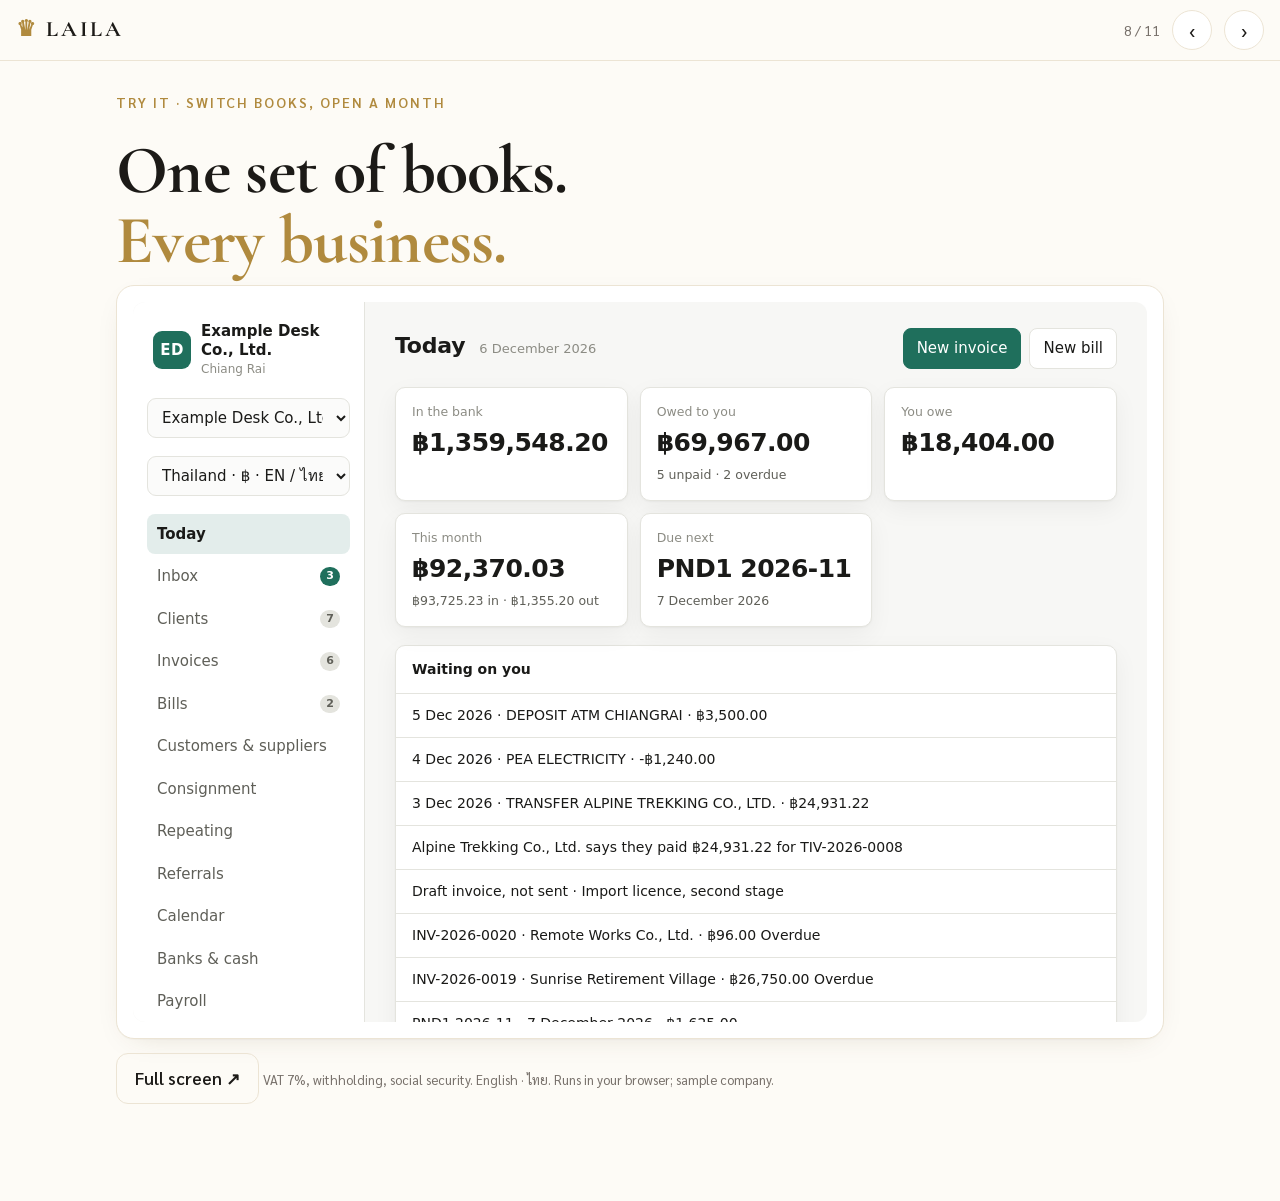
==== books/index.html @ ea5a22ff "Laila deck: ten working demos Co-Authored-By: Claude Opus 5.5 <noreply@anthropic.com>" ====
<!doctype html>
<html lang="en"><head>
<meta charset="utf-8"><meta name="viewport" content="width=device-width,initial-scale=1">
<title>One set of books · Laila</title>
<meta name="description" content="Books for many businesses in one place, English and Thai, Thai tax rules built in. A working demo.">
<meta property="og:title" content="One set of books · Laila"><meta property="og:image" content="https://nanobotco.github.io/laila/card.png">
<link rel="stylesheet" href="../deck.css">
</head><body>
<main>
<span class="try">Try it · switch books, open a month</span>
<h1>One set of books.<br><em>Every business.</em></h1>
<div class="panel noswipe"><iframe class="frame" style="height:720px" title="Books demo" src="app/"></iframe></div>
<p style="margin-top:14px"><a class="btn ghost" href="app/" target="_blank">Full screen ↗</a> <span class="small">VAT 7%, withholding, social security. English · ไทย. Runs in your browser; sample company.</span></p>
</main>
<script src="../deck.js"></script>
</body></html>
---- deck.css ----
@import url('https://fonts.googleapis.com/css2?family=Cormorant+Garamond:wght@500;700&family=Sarabun:wght@400;600&display=swap');
:root{--bg:#fdfbf6;--card:#fff;--ink:#1c1a17;--muted:#77706a;--gold:#b08a3e;--gold2:#e9dcc0;--line:#ece4d4;--green:#06c755;--teal:#1f8a70;--red:#e0603f;--gone:#c9c6c0;--display:'Cormorant Garamond',Georgia,serif;--body:-apple-system,'Sarabun','Helvetica Neue',Arial,sans-serif}
*{box-sizing:border-box}
html,body{margin:0;background:var(--bg);color:var(--ink);font-family:var(--body);font-size:17px;line-height:1.45}
a{color:inherit}
.bar{position:sticky;top:0;z-index:20;display:flex;align-items:center;gap:12px;padding:10px 16px;background:rgba(253,251,246,.94);backdrop-filter:blur(6px);border-bottom:1px solid var(--line)}
.bar .brand{font-family:var(--display);font-weight:700;font-size:22px;letter-spacing:.12em;text-decoration:none}
.bar .brand b{color:var(--gold)}
.bar .n{margin-left:auto;font-size:14px;color:var(--muted);font-variant-numeric:tabular-nums}
.bar .go{display:inline-grid;place-items:center;width:40px;height:40px;border-radius:50%;border:1px solid var(--line);background:var(--card);text-decoration:none;font-size:20px}
.bar .go[aria-disabled=true]{opacity:.3;pointer-events:none}
main{max-width:1080px;margin:0 auto;padding:28px 16px 80px}
h1{font-family:var(--display);font-weight:700;font-size:clamp(38px,7vw,68px);line-height:1.02;margin:6px 0 10px;letter-spacing:-.01em}
h1 em{font-style:normal;color:var(--gold)}
.try{display:inline-block;font-size:14px;letter-spacing:.14em;text-transform:uppercase;color:var(--gold);font-weight:600;margin-bottom:18px}
.sub{color:var(--muted);margin:0 0 22px;font-size:18px}
.grid2{display:grid;grid-template-columns:1fr 1fr;gap:22px;align-items:start}
@media (max-width:760px){.grid2{grid-template-columns:1fr}}
.panel{background:var(--card);border:1px solid var(--line);border-radius:18px;padding:16px;box-shadow:0 1px 0 rgba(0,0,0,.02),0 8px 30px -18px rgba(80,60,20,.25)}
.panel h2{font-size:14px;letter-spacing:.12em;text-transform:uppercase;color:var(--muted);margin:0 0 10px;font-weight:600}
.frame{width:100%;border:0;border-radius:12px;background:#fff;display:block}
.chips{display:flex;flex-wrap:wrap;gap:8px;margin:10px 0}
.chip{border:1px solid var(--gold2);background:#fffaf0;border-radius:999px;padding:8px 14px;font:inherit;font-size:15px;cursor:pointer}
.chip:hover,.chip.on{background:var(--gold);color:#fff;border-color:var(--gold)}
.btn{display:inline-flex;align-items:center;gap:8px;border:0;border-radius:12px;padding:12px 18px;font:inherit;font-weight:600;background:var(--ink);color:#fff;cursor:pointer;text-decoration:none}
.btn.gold{background:var(--gold)}
.btn.line{background:var(--green)}
.btn.ghost{background:transparent;color:var(--ink);border:1px solid var(--line)}
input[type=text],input[type=search],select,textarea{font:inherit;padding:12px 14px;border:1px solid var(--line);border-radius:12px;background:#fff;width:100%}
.small{font-size:13px;color:var(--muted)}
.mono{font-family:ui-monospace,Menlo,monospace;font-size:13px;white-space:pre-wrap;word-break:break-word;background:#faf7f0;border:1px solid var(--line);border-radius:10px;padding:12px;max-height:360px;overflow:auto;margin:0}
.tabs{display:flex;gap:6px;flex-wrap:wrap;margin-bottom:10px}
.tab{border:1px solid var(--line);background:#fff;border-radius:10px;padding:7px 12px;font:inherit;font-size:14px;cursor:pointer}
.tab.on{background:var(--ink);color:#fff;border-color:var(--ink)}
.foot{margin-top:40px;display:flex;justify-content:space-between;gap:12px;flex-wrap:wrap}
.hint{font-size:13px;color:var(--muted);text-align:center;margin-top:30px}
mark{background:#fff2c9;padding:0 3px;border-radius:4px}
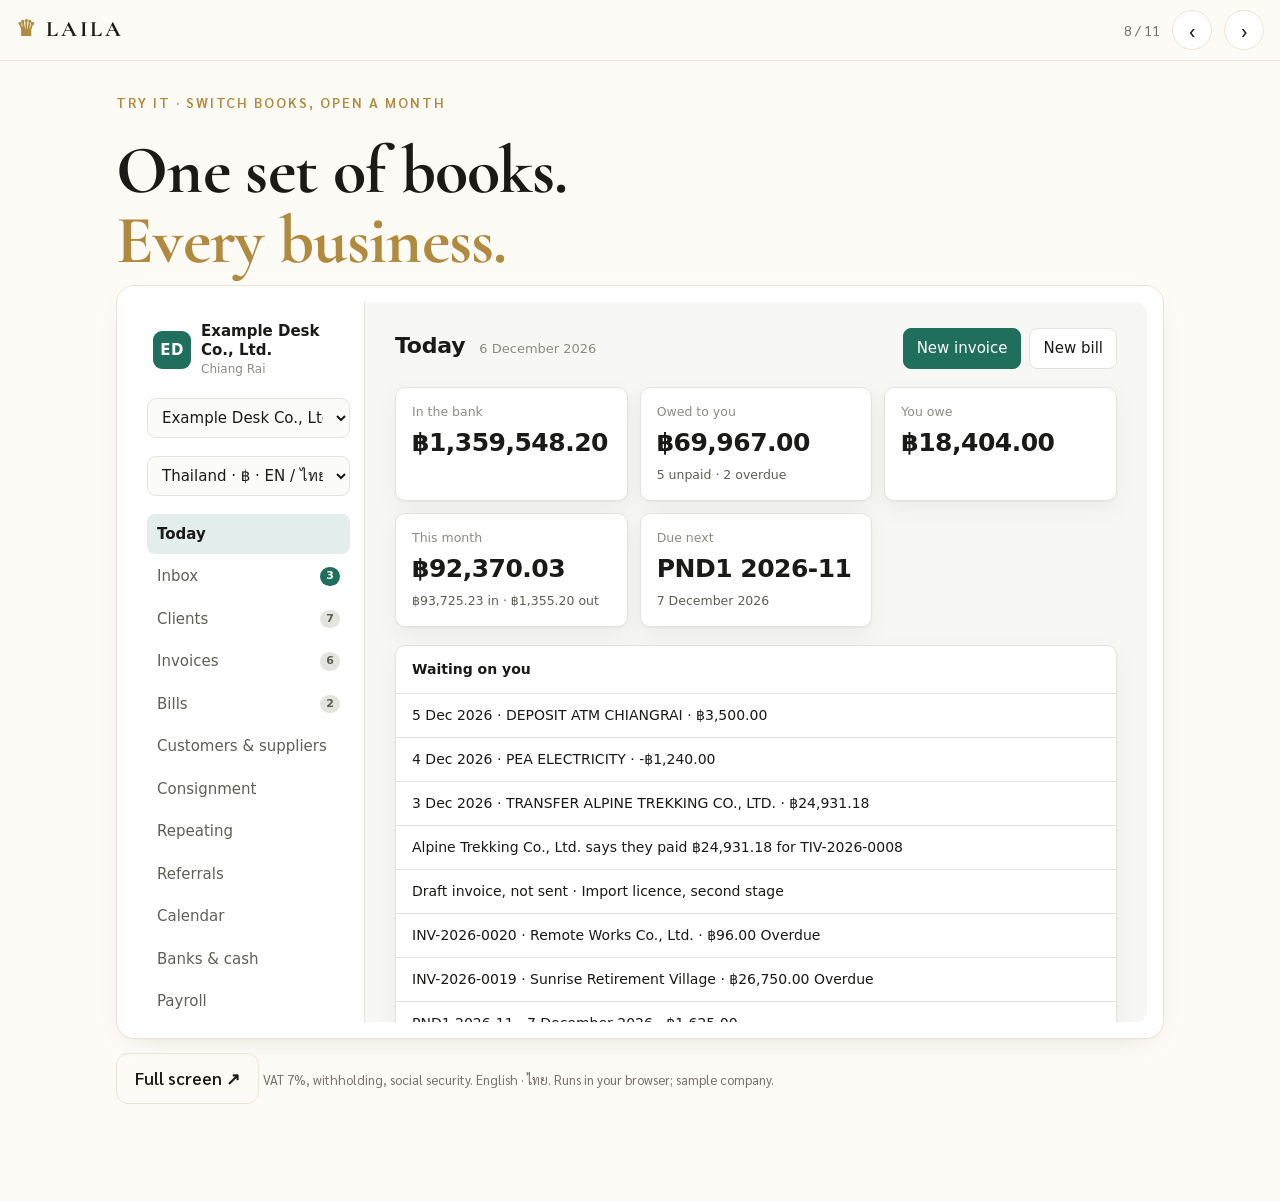
==== commit 7cef24a1: "Share image alt text on every page Co-Authored-By: Claude Opus 5.5 <noreply@anthropic.com>" ====
--- a/books/index.html
+++ b/books/index.html
@@ -3,7 +3,7 @@
 <meta charset="utf-8"><meta name="viewport" content="width=device-width,initial-scale=1">
 <title>One set of books · Laila</title>
 <meta name="description" content="Books for many businesses in one place, English and Thai, Thai tax rules built in. A working demo.">
-<meta property="og:title" content="One set of books · Laila"><meta property="og:image" content="https://nanobotco.github.io/laila/card.png">
+<meta property="og:title" content="One set of books · Laila"><meta property="og:image" content="https://nanobotco.github.io/laila/card.png"><meta property="og:image:alt" content="Laila. Twenty businesses. One LINE. Ten working demos from motdang.net">
 <link rel="stylesheet" href="../deck.css">
 </head><body>
 <main>
--- a/deck.css
+++ b/deck.css
@@ -15,6 +15,7 @@
 .try{display:inline-block;font-size:14px;letter-spacing:.14em;text-transform:uppercase;color:var(--gold);font-weight:600;margin-bottom:18px}
 .sub{color:var(--muted);margin:0 0 22px;font-size:18px}
 .grid2{display:grid;grid-template-columns:1fr 1fr;gap:22px;align-items:start}
+.grid2>*{min-width:0}
 @media (max-width:760px){.grid2{grid-template-columns:1fr}}
 .panel{background:var(--card);border:1px solid var(--line);border-radius:18px;padding:16px;box-shadow:0 1px 0 rgba(0,0,0,.02),0 8px 30px -18px rgba(80,60,20,.25)}
 .panel h2{font-size:14px;letter-spacing:.12em;text-transform:uppercase;color:var(--muted);margin:0 0 10px;font-weight:600}
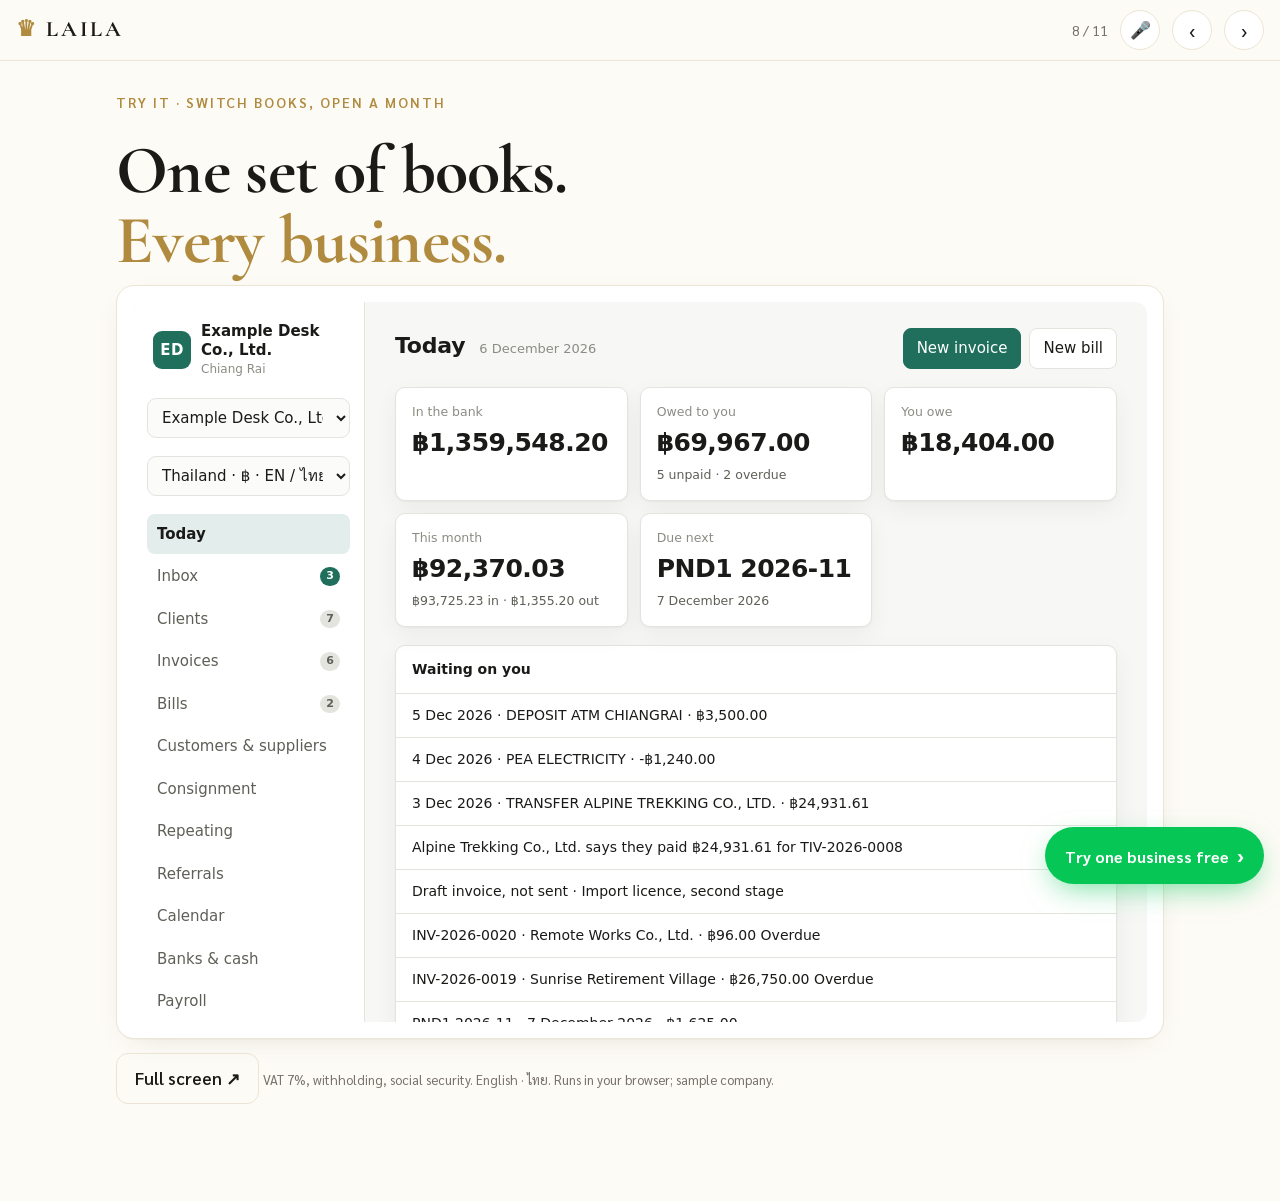
==== commit d0d34250: "Ask slide stands alone; versioned assets Co-Authored-By: Claude Opus 5.5 <noreply@anthropic.com>" ====
--- a/books/index.html
+++ b/books/index.html
@@ -4,7 +4,7 @@
 <title>One set of books · Laila</title>
 <meta name="description" content="Books for many businesses in one place, English and Thai, Thai tax rules built in. A working demo.">
 <meta property="og:title" content="One set of books · Laila"><meta property="og:image" content="https://nanobotco.github.io/laila/card.png"><meta property="og:image:alt" content="Laila. Twenty businesses. One LINE. Ten working demos from motdang.net">
-<link rel="stylesheet" href="../deck.css">
+<link rel="stylesheet" href="../deck.css?v=4">
 </head><body>
 <main>
 <span class="try">Try it · switch books, open a month</span>
@@ -12,5 +12,5 @@
 <div class="panel noswipe"><iframe class="frame" style="height:720px" title="Books demo" src="app/"></iframe></div>
 <p style="margin-top:14px"><a class="btn ghost" href="app/" target="_blank">Full screen ↗</a> <span class="small">VAT 7%, withholding, social security. English · ไทย. Runs in your browser; sample company.</span></p>
 </main>
-<script src="../deck.js"></script>
+<script src="../deck.js?v=4"></script>
 </body></html>
--- a/deck.css
+++ b/deck.css
@@ -36,3 +36,16 @@
 .foot{margin-top:40px;display:flex;justify-content:space-between;gap:12px;flex-wrap:wrap}
 .hint{font-size:13px;color:var(--muted);text-align:center;margin-top:30px}
 mark{background:#fff2c9;padding:0 3px;border-radius:4px}
+.bar .mic{cursor:pointer;font-size:17px}
+body.saying .bar .mic{background:var(--gold);border-color:var(--gold)}
+.cta{position:fixed;right:16px;bottom:16px;z-index:30;background:var(--green);color:#fff;text-decoration:none;font-weight:700;padding:14px 20px;border-radius:999px;box-shadow:0 10px 30px -8px rgba(6,199,85,.6);font-size:16px}
+.cta b{font-size:20px;margin-left:4px}
+.say{display:none;position:fixed;left:0;right:0;bottom:0;z-index:25;background:#1c1a17;color:#fff;padding:14px 16px 16px;box-shadow:0 -10px 30px -10px rgba(0,0,0,.4)}
+body.saying .say{display:block}
+body.saying main{padding-bottom:220px}
+body.saying .cta{bottom:auto;top:70px}
+.say-en{font-size:19px;font-weight:600;line-height:1.3;max-width:900px}
+.say-th{font-size:17px;color:#e9dcc0;margin-top:4px;max-width:900px}
+.say-tap{font-size:15px;color:#9fe3b6;margin-top:6px}
+.say-all{position:absolute;right:16px;top:12px;font-size:12px;color:#bbb}
+@media (max-width:600px){.say-all{position:static;display:inline-block;margin-top:6px}}
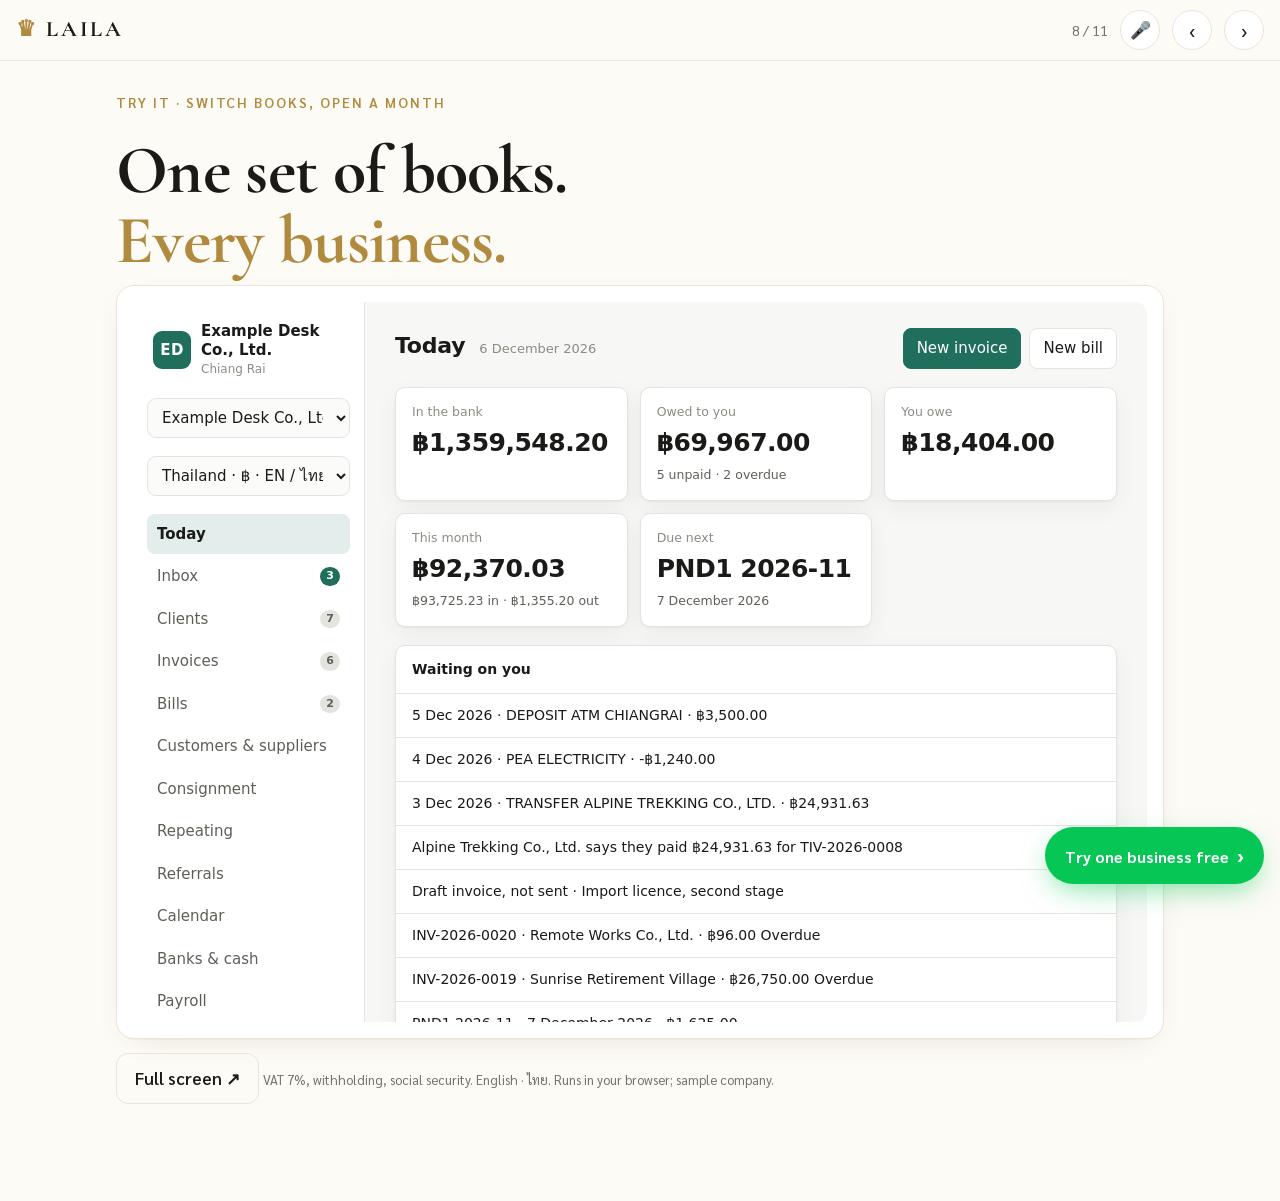
==== commit 45e75ef7: "Ask bar full width on phones Co-Authored-By: Claude Opus 5.5 <noreply@anthropic.com>" ====
--- a/books/index.html
+++ b/books/index.html
@@ -4,7 +4,7 @@
 <title>One set of books · Laila</title>
 <meta name="description" content="Books for many businesses in one place, English and Thai, Thai tax rules built in. A working demo.">
 <meta property="og:title" content="One set of books · Laila"><meta property="og:image" content="https://nanobotco.github.io/laila/card.png"><meta property="og:image:alt" content="Laila. Twenty businesses. One LINE. Ten working demos from motdang.net">
-<link rel="stylesheet" href="../deck.css?v=4">
+<link rel="stylesheet" href="../deck.css?v=5">
 </head><body>
 <main>
 <span class="try">Try it · switch books, open a month</span>
@@ -12,5 +12,5 @@
 <div class="panel noswipe"><iframe class="frame" style="height:720px" title="Books demo" src="app/"></iframe></div>
 <p style="margin-top:14px"><a class="btn ghost" href="app/" target="_blank">Full screen ↗</a> <span class="small">VAT 7%, withholding, social security. English · ไทย. Runs in your browser; sample company.</span></p>
 </main>
-<script src="../deck.js?v=4"></script>
+<script src="../deck.js?v=5"></script>
 </body></html>
--- a/deck.css
+++ b/deck.css
@@ -49,3 +49,4 @@
 .say-tap{font-size:15px;color:#9fe3b6;margin-top:6px}
 .say-all{position:absolute;right:16px;top:12px;font-size:12px;color:#bbb}
 @media (max-width:600px){.say-all{position:static;display:inline-block;margin-top:6px}}
+@media (max-width:700px){.cta{left:16px;right:16px;bottom:12px;text-align:center}main{padding-bottom:110px}body.saying .cta{display:none}}
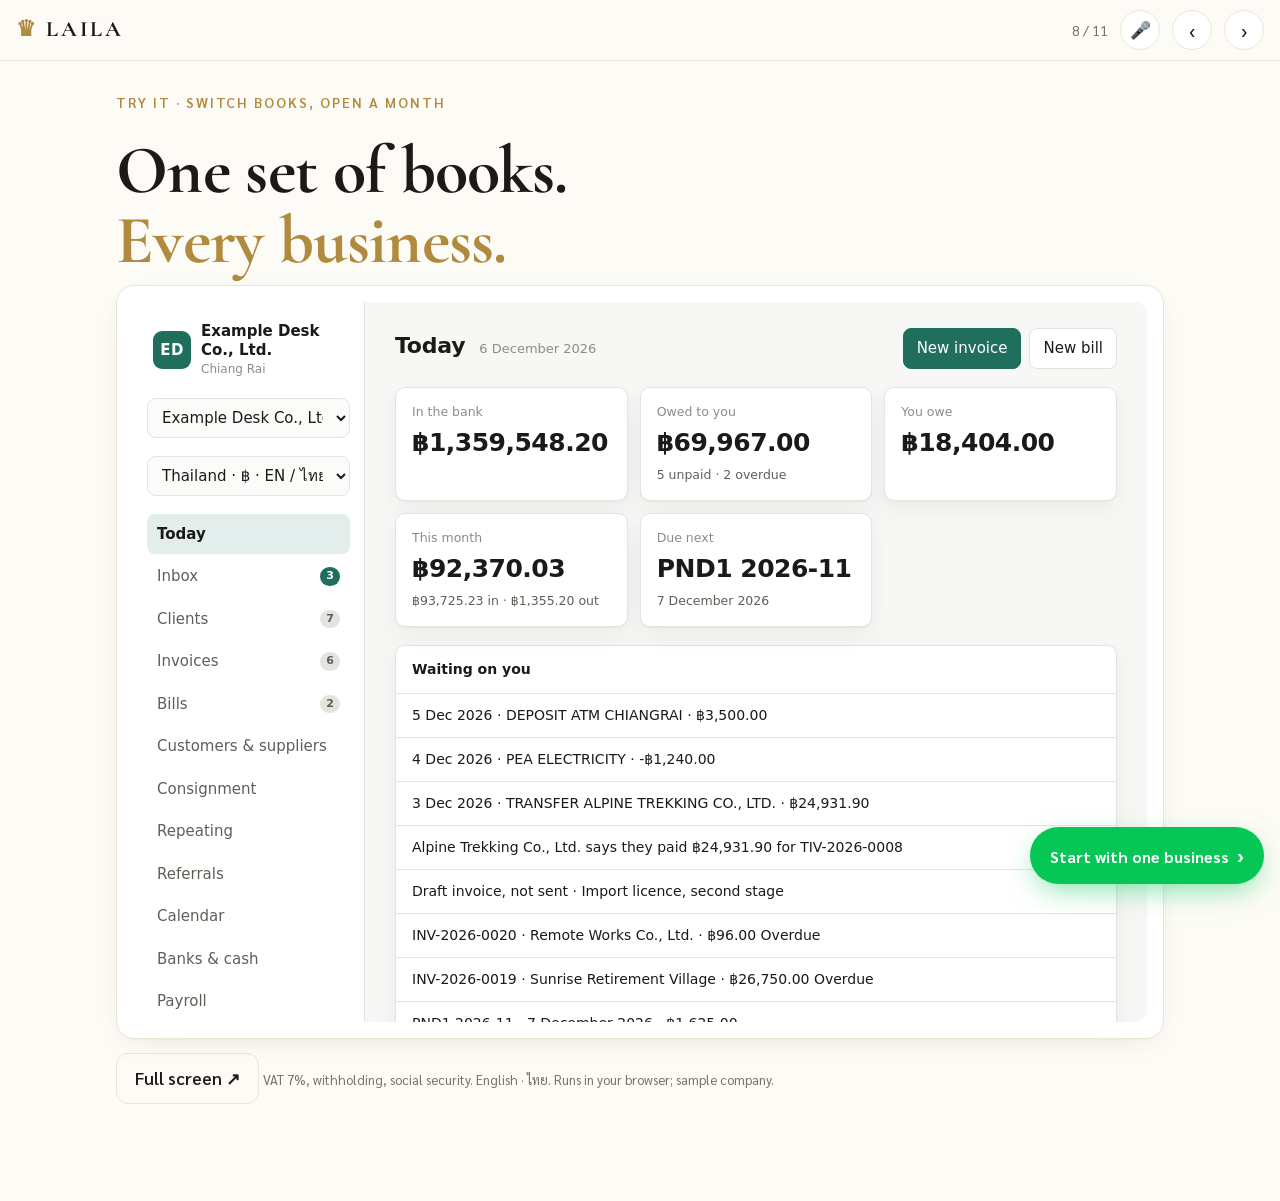
==== commit bb1ae499: "First business ฿20,000 for its month, not free Co-Authored-By: Claude Opus 5.5 <noreply@anthropic.co" ====
--- a/books/index.html
+++ b/books/index.html
@@ -4,7 +4,7 @@
 <title>One set of books · Laila</title>
 <meta name="description" content="Books for many businesses in one place, English and Thai, Thai tax rules built in. A working demo.">
 <meta property="og:title" content="One set of books · Laila"><meta property="og:image" content="https://nanobotco.github.io/laila/card.png"><meta property="og:image:alt" content="Laila. Twenty businesses. One LINE. Ten working demos from motdang.net">
-<link rel="stylesheet" href="../deck.css?v=5">
+<link rel="stylesheet" href="../deck.css?v=6">
 </head><body>
 <main>
 <span class="try">Try it · switch books, open a month</span>
@@ -12,5 +12,5 @@
 <div class="panel noswipe"><iframe class="frame" style="height:720px" title="Books demo" src="app/"></iframe></div>
 <p style="margin-top:14px"><a class="btn ghost" href="app/" target="_blank">Full screen ↗</a> <span class="small">VAT 7%, withholding, social security. English · ไทย. Runs in your browser; sample company.</span></p>
 </main>
-<script src="../deck.js?v=5"></script>
+<script src="../deck.js?v=6"></script>
 </body></html>
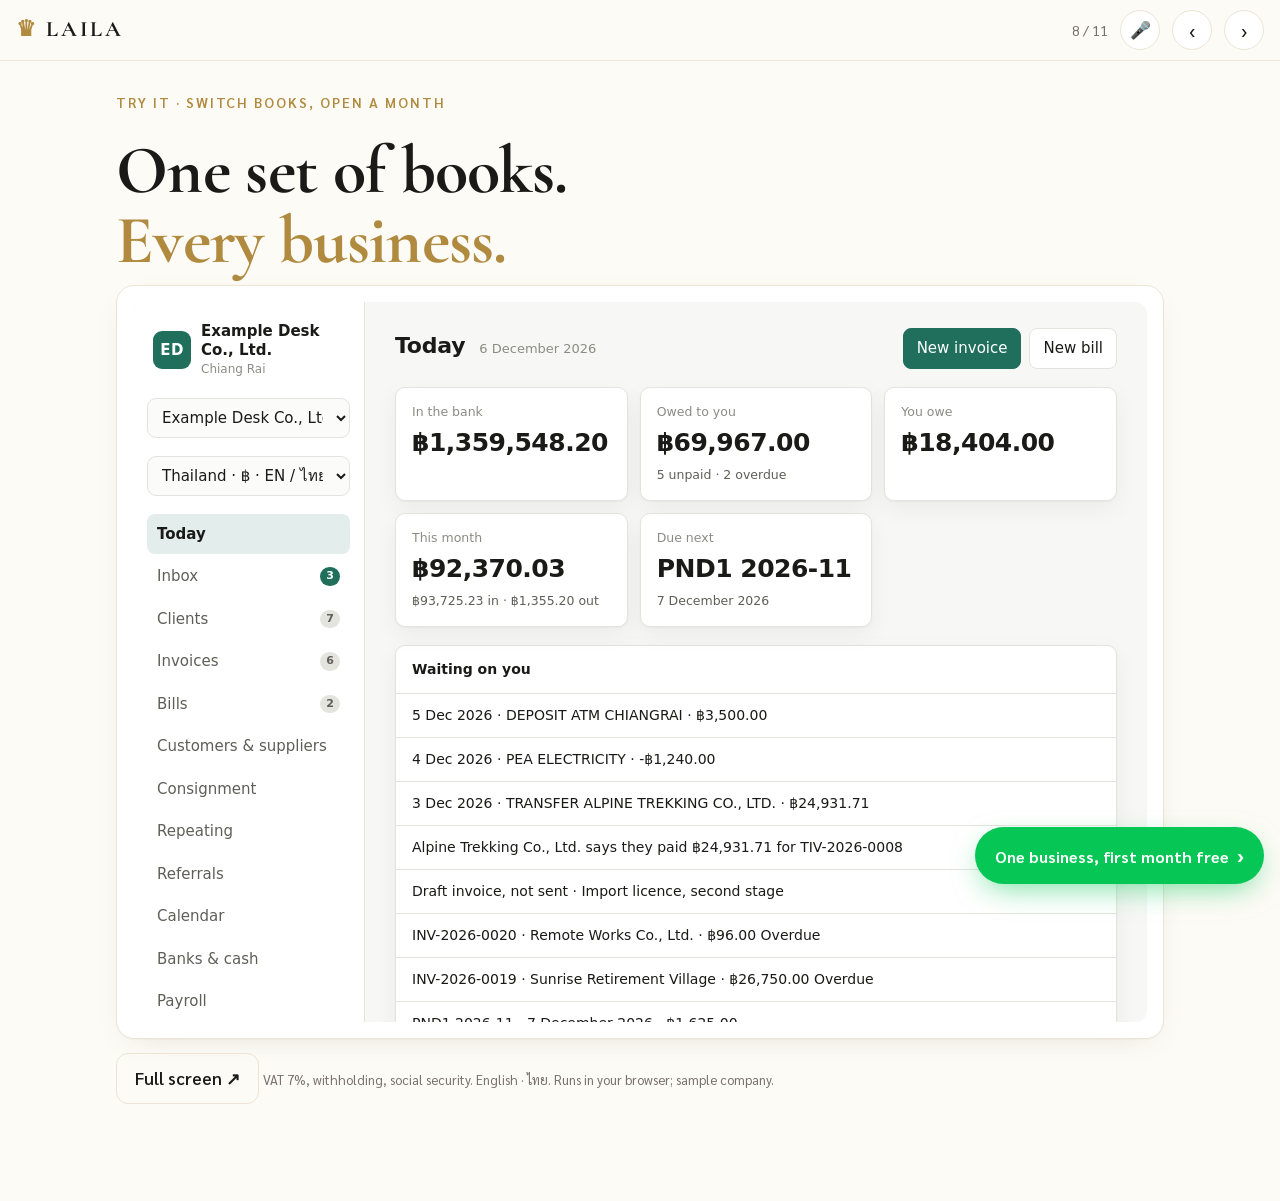
==== commit 461361fb: "First month of the first business free Co-Authored-By: Claude Opus 5.5 <noreply@anthropic.com>" ====
--- a/books/index.html
+++ b/books/index.html
@@ -4,7 +4,7 @@
 <title>One set of books · Laila</title>
 <meta name="description" content="Books for many businesses in one place, English and Thai, Thai tax rules built in. A working demo.">
 <meta property="og:title" content="One set of books · Laila"><meta property="og:image" content="https://nanobotco.github.io/laila/card.png"><meta property="og:image:alt" content="Laila. Twenty businesses. One LINE. Ten working demos from motdang.net">
-<link rel="stylesheet" href="../deck.css?v=6">
+<link rel="stylesheet" href="../deck.css?v=7">
 </head><body>
 <main>
 <span class="try">Try it · switch books, open a month</span>
@@ -12,5 +12,5 @@
 <div class="panel noswipe"><iframe class="frame" style="height:720px" title="Books demo" src="app/"></iframe></div>
 <p style="margin-top:14px"><a class="btn ghost" href="app/" target="_blank">Full screen ↗</a> <span class="small">VAT 7%, withholding, social security. English · ไทย. Runs in your browser; sample company.</span></p>
 </main>
-<script src="../deck.js?v=6"></script>
+<script src="../deck.js?v=7"></script>
 </body></html>
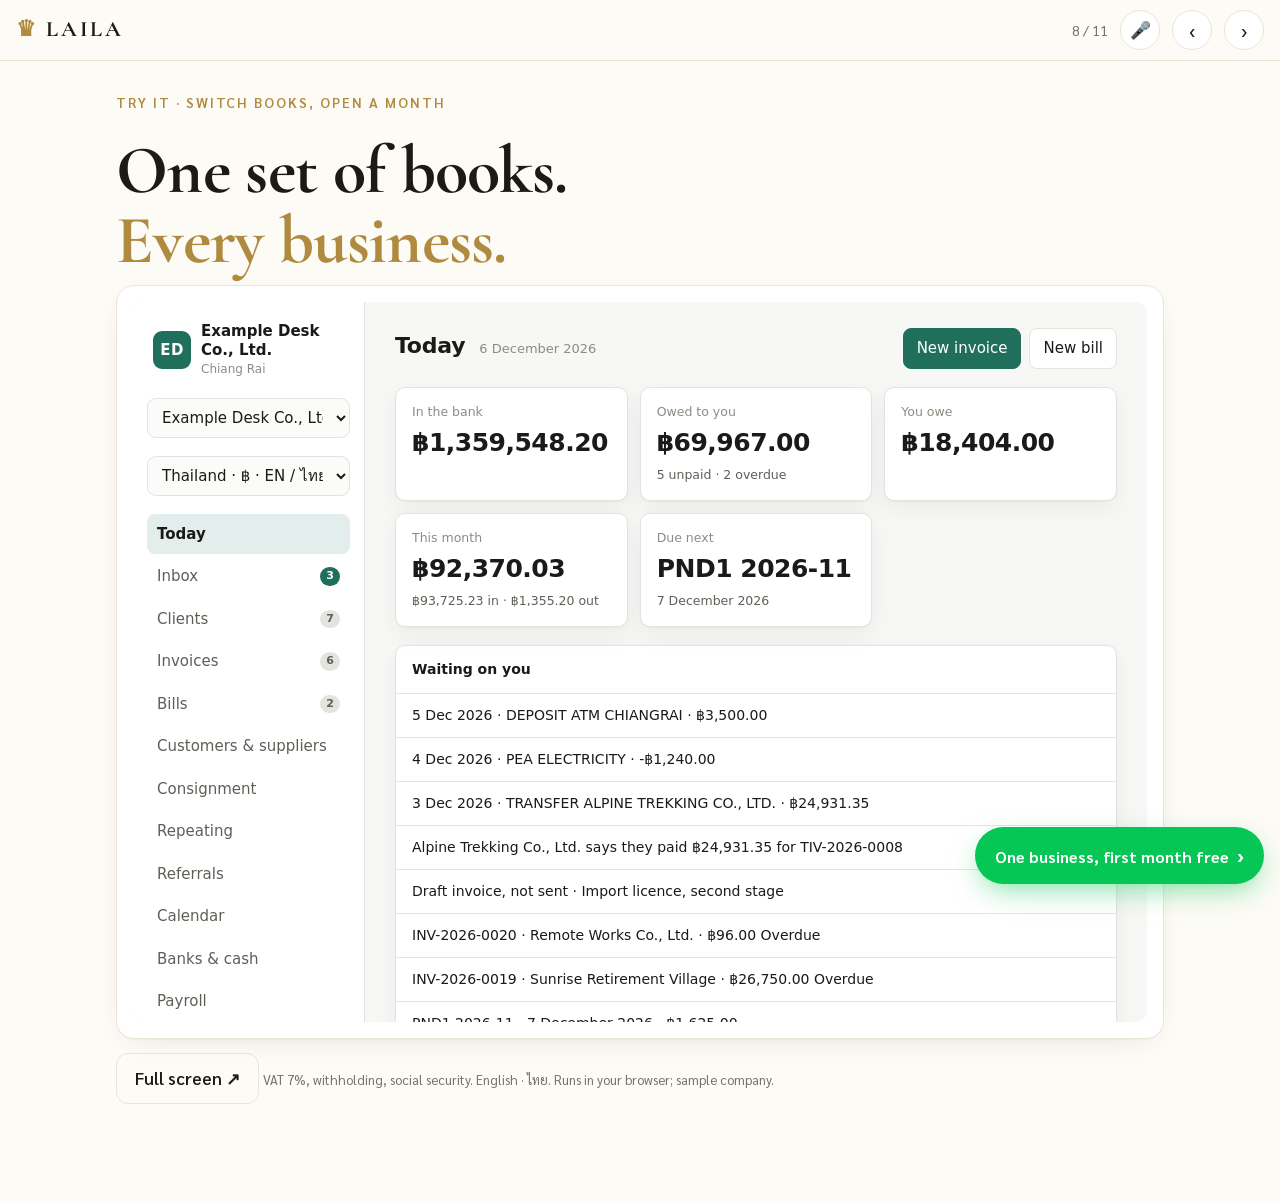
==== commit 21ffe8b3: "Share cards: own card, size and alt text on each page Co-Authored-By: Claude Sonnet 5.5 <noreply@ant" ====
--- a/books/index.html
+++ b/books/index.html
@@ -3,8 +3,9 @@
 <meta charset="utf-8"><meta name="viewport" content="width=device-width,initial-scale=1">
 <title>One set of books · Laila</title>
 <meta name="description" content="Books for many businesses in one place, English and Thai, Thai tax rules built in. A working demo.">
-<meta property="og:title" content="One set of books · Laila"><meta property="og:image" content="https://nanobotco.github.io/laila/card.png"><meta property="og:image:alt" content="Laila. Twenty businesses. One LINE. Ten working demos from motdang.net">
-<link rel="stylesheet" href="../deck.css?v=7">
+<meta property="og:title" content="One set of books · Laila"><link rel="stylesheet" href="../deck.css?v=7">
+<meta property="og:description" content="Books for many businesses in one place, English and Thai, Thai tax rules built in. A working demo.">
+<meta property="og:image" content="https://nanobotco.github.io/laila/og/books.jpg"><meta property="og:image:width" content="1200"><meta property="og:image:height" content="630"><meta property="og:image:type" content="image/jpeg"><meta property="og:image:alt" content="Card: One set of books, Laila"><meta name="twitter:card" content="summary_large_image"><meta name="twitter:image" content="https://nanobotco.github.io/laila/og/books.jpg"><meta name="twitter:image:alt" content="Card: One set of books, Laila">
 </head><body>
 <main>
 <span class="try">Try it · switch books, open a month</span>
